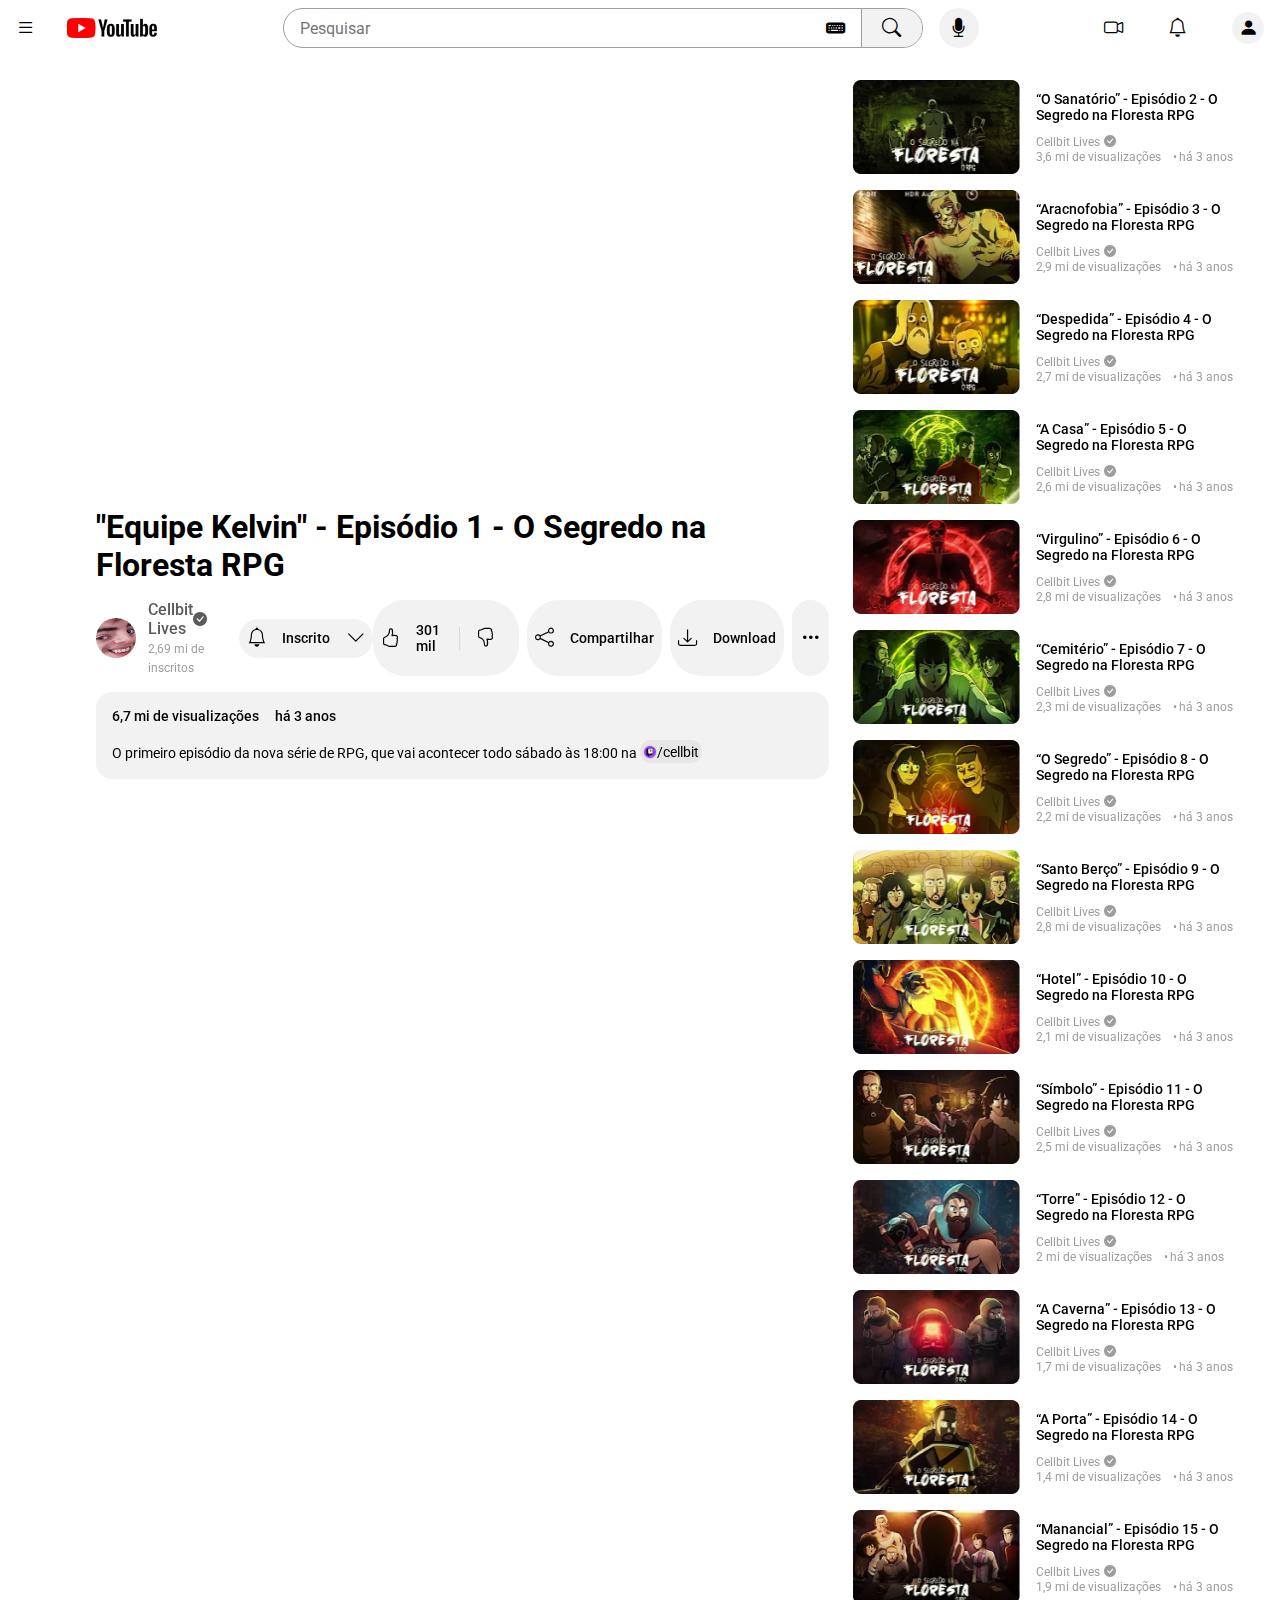
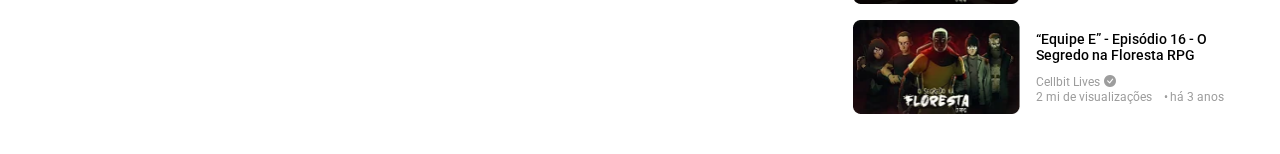
==== index.html @ c35dbeb4 "desafio proposto completo" ====
<!DOCTYPE html>
<html lang="pt-br">
<head>
    <meta charset="UTF-8">
    <meta name="viewport" content="width=device-width, initial-scale=1.0">
    <title>Youtube</title>


    <!-- Fonts -->
    <link rel="preconnect" href="https://fonts.googleapis.com">
    <link rel="preconnect" href="https://fonts.gstatic.com" crossorigin>
    <link href="https://fonts.googleapis.com/css2?family=Roboto:ital,wght@0,100;0,300;0,400;0,500;0,700;0,900;1,100;1,300;1,400;1,500;1,700;1,900&display=swap" rel="stylesheet">

    <!-- Styles -->
    <link rel="stylesheet" href="https://cdn.jsdelivr.net/npm/bootstrap-icons@1.11.3/font/bootstrap-icons.min.css">
    <link rel="stylesheet" href="./assets/css/styles.css">
</head>
<body>
    
    <header>
        <div class="nav__and__icon">
            <nav>
            </nav>
            <i class="bi bi-list"></i>
            <img src="./assets/img/youtube_logo.png" alt="">
        </div>
        <div class="search__container">
            <div class="search__label__container">
                <div class="search__label">
                    <input type="search" id="search" placeholder="Pesquisar">
                    <i class="bi bi-keyboard-fill"></i>
                </div>
                <div class="search__icon">
                    <i class="bi bi-search"></i>
                </div>
            </div>
            <div class="search__mic">
                <i class="bi bi-mic-fill"></i>
            </div>
        </div>
        <div class="profile">
            <i class="bi bi-camera-video"></i>
            <i class="bi bi-bell"></i>
            <div class="profile__user">
                <i class="bi bi-person-fill"></i>
            </div>
        </div>
    </header>

    <main>
        <section class="video__and__details">
            <iframe src="https://www.youtube.com/embed/23z-tCHgMGI?si=Hq7Fi8iVnN4Num42" title="YouTube video player" frameborder="0" allow="accelerometer; autoplay; clipboard-write; encrypted-media; gyroscope; picture-in-picture; web-share" allowfullscreen></iframe>
            <h1>"Equipe Kelvin" - Episódio 1 - O Segredo na Floresta RPG</h1>
            <div class="channel__and__options__container">
                <div class="channel__info__and__sub">
                    <div class="channel__info__container">
                        <img src="./assets/img/cellbit-profile.jpg" alt="Logo do Canal do Cellbit Lives">
                        <div class="channel__info">
                            <div class="channel__name">
                                <h3>Cellbit Lives</h3>
                                <i class="bi bi-check-circle-fill"></i>
                            </div>
                            <span>2,69 mi de inscritos</span>
                        </div>
                    </div>
                    <div class="option__container" id="subOption">
                        <i class="bi bi-bell"></i>
                        <p>Inscrito</p>
                        <i class="bi bi-chevron-down"></i>
                    </div>
                </div>
                <div class="options__video">
                    <div id="likeContainer" class="option__container">
                        <i class="bi bi-hand-thumbs-up"></i>
                        <p>301 mil</p>
                        <div id="dislikeOption">
                            <i class="bi bi-hand-thumbs-down"></i>
                        </div>
                    </div>
                    <div id="sharedOption" class="option__container">
                        <i class="bi bi-share"></i>
                        <p>Compartilhar</p>
                    </div>
                    <div id="downloadOption" class="option__container">
                        <i class="bi bi-download"></i>
                        <p>Download</p>
                    </div>
                    <div id="moreOption" class="option__container">
                        <i class="bi bi-three-dots"></i>
                    </div>
                </div>
            </div>
            <div class="video__desc">
                <div class="info__video">
                    <p>6,7 mi de visualizações</p>
                    <p>há 3 anos</p>
                </div>
                <span>O primeiro episódio da nova série de RPG, que vai acontecer todo sábado às 18:00 na <a href="http://twitch.tv/cellbit"><img src="./assets/img/twitch_logo_14x14.png" alt="Twitch Logo">/cellbit</a></span>
            </div>
        </section>
        <aside class="others__videos">
            <div id="episode2" class="video__item">
                <img src="./assets/img/other__videos_img/image 2.png" alt="Thumb do Video">
                <div class="title__and__item__info">
                    <p>“O Sanatório” - Episódio 2 - O Segredo na Floresta RPG</p>
                    <div class="item__info">
                        <div class="channel__name__item__info">
                            <span>Cellbit Lives</span>
                            <i class="bi bi-check-circle-fill"></i>
                        </div>
                        <div class="info__video__item__info">
                            <span>3,6 mi de visualizações</span>
                            <div class="info__time__video">
                                <span>•</span>
                                <span>há 3 anos</span>
                            </div>
                        </div>
                    </div>
                </div>
            </div>
            <div id="episode3" class="video__item">
                <img src="./assets/img/other__videos_img/image 3.png" alt="Thumb do Video">
                <div class="title__and__item__info">
                    <p>“Aracnofobia” - Episódio 3 - O Segredo na Floresta RPG</p>
                    <div class="item__info">
                        <div class="channel__name__item__info">
                            <span>Cellbit Lives</span>
                            <i class="bi bi-check-circle-fill"></i>
                        </div>
                        <div class="info__video__item__info">
                            <span>2,9 mi de visualizações</span>
                            <div class="info__time__video">
                                <span>•</span>
                                <span>há 3 anos</span>
                            </div>
                        </div>
                    </div>
                </div>
            </div>
            <div id="episode4" class="video__item">
                <img src="./assets/img/other__videos_img/image 4.png" alt="Thumb do Video">
                <div class="title__and__item__info">
                    <p>“Despedida” - Episódio 4 - O Segredo na Floresta RPG</p>
                    <div class="item__info">
                        <div class="channel__name__item__info">
                            <span>Cellbit Lives</span>
                            <i class="bi bi-check-circle-fill"></i>
                        </div>
                        <div class="info__video__item__info">
                            <span>2,7 mi de visualizações</span>
                            <div class="info__time__video">
                                <span>•</span>
                                <span>há 3 anos</span>
                            </div>
                        </div>
                    </div>
                </div>
            </div>
            <div id="episode5" class="video__item">
                <img src="./assets/img/other__videos_img/image 5.png" alt="Thumb do Video">
                <div class="title__and__item__info">
                    <p>“A Casa” - Episódio 5 - O Segredo na Floresta RPG</p>
                    <div class="item__info">
                        <div class="channel__name__item__info">
                            <span>Cellbit Lives</span>
                            <i class="bi bi-check-circle-fill"></i>
                        </div>
                        <div class="info__video__item__info">
                            <span>2,6 mi de visualizações</span>
                            <div class="info__time__video">
                                <span>•</span>
                                <span>há 3 anos</span>
                            </div>
                        </div>
                    </div>
                </div>
            </div>
            <div id="episode6" class="video__item">
                <img src="./assets/img/other__videos_img/image 6.png" alt="Thumb do Video">
                <div class="title__and__item__info">
                    <p>“Virgulino” - Episódio 6 - O Segredo na Floresta RPG</p>
                    <div class="item__info">
                        <div class="channel__name__item__info">
                            <span>Cellbit Lives</span>
                            <i class="bi bi-check-circle-fill"></i>
                        </div>
                        <div class="info__video__item__info">
                            <span>2,8 mi de visualizações</span>
                            <div class="info__time__video">
                                <span>•</span>
                                <span>há 3 anos</span>
                            </div>
                        </div>
                    </div>
                </div>
            </div>
            <div id="episode7" class="video__item">
                <img src="./assets/img/other__videos_img/image 7.png" alt="Thumb do Video">
                <div class="title__and__item__info">
                    <p>“Cemitério” - Episódio 7 - O Segredo na Floresta RPG</p>
                    <div class="item__info">
                        <div class="channel__name__item__info">
                            <span>Cellbit Lives</span>
                            <i class="bi bi-check-circle-fill"></i>
                        </div>
                        <div class="info__video__item__info">
                            <span>2,3 mi de visualizações</span>
                            <div class="info__time__video">
                                <span>•</span>
                                <span>há 3 anos</span>
                            </div>
                        </div>
                    </div>
                </div>
            </div>
            <div id="episode8" class="video__item">
                <img src="./assets/img/other__videos_img/image 8.png" alt="Thumb do Video">
                <div class="title__and__item__info">
                    <p>“O Segredo” - Episódio 8 - O Segredo na Floresta RPG</p>
                    <div class="item__info">
                        <div class="channel__name__item__info">
                            <span>Cellbit Lives</span>
                            <i class="bi bi-check-circle-fill"></i>
                        </div>
                        <div class="info__video__item__info">
                            <span>2,2 mi de visualizações</span>
                            <div class="info__time__video">
                                <span>•</span>
                                <span>há 3 anos</span>
                            </div>
                        </div>
                    </div>
                </div>
            </div>
            <div id="episode9" class="video__item">
                <img src="./assets/img/other__videos_img/image 9.png" alt="Thumb do Video">
                <div class="title__and__item__info">
                    <p>“Santo Berço” - Episódio 9 - O Segredo na Floresta RPG</p>
                    <div class="item__info">
                        <div class="channel__name__item__info">
                            <span>Cellbit Lives</span>
                            <i class="bi bi-check-circle-fill"></i>
                        </div>
                        <div class="info__video__item__info">
                            <span>2,8 mi de visualizações</span>
                            <div class="info__time__video">
                                <span>•</span>
                                <span>há 3 anos</span>
                            </div>
                        </div>
                    </div>
                </div>
            </div>
            <div id="episode10" class="video__item">
                <img src="./assets/img/other__videos_img/image 10.png" alt="Thumb do Video">
                <div class="title__and__item__info">
                    <p>“Hotel” - Episódio 10 - O Segredo na Floresta RPG</p>
                    <div class="item__info">
                        <div class="channel__name__item__info">
                            <span>Cellbit Lives</span>
                            <i class="bi bi-check-circle-fill"></i>
                        </div>
                        <div class="info__video__item__info">
                            <span>2,1 mi de visualizações</span>
                            <div class="info__time__video">
                                <span>•</span>
                                <span>há 3 anos</span>
                            </div>
                        </div>
                    </div>
                </div>
            </div>
            <div id="episode11" class="video__item">
                <img src="./assets/img/other__videos_img/image 11.png" alt="Thumb do Video">
                <div class="title__and__item__info">
                    <p>“Símbolo” - Episódio 11 - O Segredo na Floresta RPG</p>
                    <div class="item__info">
                        <div class="channel__name__item__info">
                            <span>Cellbit Lives</span>
                            <i class="bi bi-check-circle-fill"></i>
                        </div>
                        <div class="info__video__item__info">
                            <span>2,5 mi de visualizações</span>
                            <div class="info__time__video">
                                <span>•</span>
                                <span>há 3 anos</span>
                            </div>
                        </div>
                    </div>
                </div>
            </div>
            <div id="episode12" class="video__item">
                <img src="./assets/img/other__videos_img/image 12.png" alt="Thumb do Video">
                <div class="title__and__item__info">
                    <p>“Torre” - Episódio 12 - O Segredo na Floresta RPG</p>
                    <div class="item__info">
                        <div class="channel__name__item__info">
                            <span>Cellbit Lives</span>
                            <i class="bi bi-check-circle-fill"></i>
                        </div>
                        <div class="info__video__item__info">
                            <span>2 mi de visualizações</span>
                            <div class="info__time__video">
                                <span>•</span>
                                <span>há 3 anos</span>
                            </div>
                        </div>
                    </div>
                </div>
            </div>
            <div id="episode13" class="video__item">
                <img src="./assets/img/other__videos_img/image 13.png" alt="Thumb do Video">
                <div class="title__and__item__info">
                    <p>“A Caverna” - Episódio 13 - O Segredo na Floresta RPG</p>
                    <div class="item__info">
                        <div class="channel__name__item__info">
                            <span>Cellbit Lives</span>
                            <i class="bi bi-check-circle-fill"></i>
                        </div>
                        <div class="info__video__item__info">
                            <span>1,7 mi de visualizações</span>
                            <div class="info__time__video">
                                <span>•</span>
                                <span>há 3 anos</span>
                            </div>
                        </div>
                    </div>
                </div>
            </div>
            <div id="episode14" class="video__item">
                <img src="./assets/img/other__videos_img/image 14.png" alt="Thumb do Video">
                <div class="title__and__item__info">
                    <p>“A Porta” - Episódio 14 - O Segredo na Floresta RPG</p>
                    <div class="item__info">
                        <div class="channel__name__item__info">
                            <span>Cellbit Lives</span>
                            <i class="bi bi-check-circle-fill"></i>
                        </div>
                        <div class="info__video__item__info">
                            <span>1,4 mi de visualizações</span>
                            <div class="info__time__video">
                                <span>•</span>
                                <span>há 3 anos</span>
                            </div>
                        </div>
                    </div>
                </div>
            </div>
            <div id="episode15" class="video__item">
                <img src="./assets/img/other__videos_img/image 15.png" alt="Thumb do Video">
                <div class="title__and__item__info">
                    <p>“Manancial” - Episódio 15 - O Segredo na Floresta RPG</p>
                    <div class="item__info">
                        <div class="channel__name__item__info">
                            <span>Cellbit Lives</span>
                            <i class="bi bi-check-circle-fill"></i>
                        </div>
                        <div class="info__video__item__info">
                            <span>1,9 mi de visualizações</span>
                            <div class="info__time__video">
                                <span>•</span>
                                <span>há 3 anos</span>
                            </div>
                        </div>
                    </div>
                </div>
            </div>
            <div id="episode16" class="video__item">
                <img src="./assets/img/other__videos_img/image 16.png" alt="Thumb do Video">
                <div class="title__and__item__info">
                    <p>“Equipe E” - Episódio 16 - O Segredo na Floresta RPG</p>
                    <div class="item__info">
                        <div class="channel__name__item__info">
                            <span>Cellbit Lives</span>
                            <i class="bi bi-check-circle-fill"></i>
                        </div>
                        <div class="info__video__item__info">
                            <span>2 mi de visualizações</span>
                            <div class="info__time__video">
                                <span>•</span>
                                <span>há 3 anos</span>
                            </div>
                        </div>
                    </div>
                </div>
            </div>
        </aside>
    </main>

</body>
</html>
---- assets/css/styles.css ----
* {
    margin: 0;
    padding: 0;
    box-sizing: border-box;
    vertical-align: baseline;
    list-style: none;
    font-family: 'Roboto', sans-serif;
}

body {
    padding: .5rem 1rem;
    user-select: none;
}

h3 {
    font-size: 1rem;
    font-weight: 500;
}

p {
    font-size: .875rem;
    font-weight: 500;
}

i {
    font-size: 1.2rem;
}

span {
    font-size: .75rem;
}

header {
    display: flex;
    justify-content: space-between;
}

.nav__and__icon {
    display: flex;
    align-items: center;
    gap: 2rem;
    width: auto;
}

.nav__and__icon i {
    font-size: 2re;
}

.nav__and__icon nav {
    display: none;
}

.search__container{
    display: flex;
    justify-content: space-evenly;
    align-items: center;
    gap: 1rem;
}

.search__label__container {
    display: flex;
    justify-content: space-between;
    align-items: center;
    border: 1px solid #9D9D9D;
    border-radius: 4rem;
    height: 2.5rem;
    width: 40rem;
    overflow: hidden;
}

.search__label {
    display: flex;
    justify-content: space-between;
    padding: 0 1rem;
    width: 100%;
}

#search {
    border: none;
    outline: none;
    font-size: 1rem;
}

.search__icon {
    padding: 0 1rem;
    height: 100%;
    background: #F2F2F2;
    border-left: 1px solid #9D9D9D;
    display: flex;
    align-items: center;
    justify-content: center;
    width: 4rem;
}

.search__mic {
    display: flex;
    justify-content: center;
    align-items: center;
    background: #F2F2F2;
    border-radius: 50%;
    width: 2.5rem;
    height: 100%;
}

.profile {
    display: flex;
    width: 10rem;
    justify-content: space-between;
    align-items: center;
}

.profile__user {
    width: 2rem;
    height: 2rem;
    background: #F2F2F2;
    border-radius: 50%;
    display: flex;
    justify-content: center;
    align-items: center;
    color: #000;
}

main {
    padding: 2rem 5rem;
    display: flex;
    gap: 1.5rem;
}

.video__and__details {
    width: 75%;
    display: flex;
    flex-direction: column;
    gap: 1rem;
}

.video__and__details iframe{
    width: 100%;
    aspect-ratio: 16/9;
    border-radius: .6rem;
}

.channel__and__options__container {
    width: 100%;
    display: flex;
    justify-content: space-between;
}

.channel__info__and__sub {
    display: flex;
    align-items: center;
    gap: 2rem;
}

.channel__info__container {
    display: flex;
    gap: .75rem;
    align-items: center;
}

.channel__info__container img {
    width: 2.5rem;
    height: 2.5rem;
    border-radius: 50%;
}


.channel__name {
    display: flex;
    align-items: center;
    color: #5C5B5B;
    justify-content: space-between;
}

.channel__name i {
    font-size: .875rem;
}

.channel__info span {
    font-size: .75rem;
    color: #9D9D9D;
}

.option__container {
    display: flex;
    align-items: center;
    justify-content: center;
    gap: 1rem;
    padding: .5rem;
    background: #F2F2F2;
    border-radius: 2rem;
}

.options__video{
    display: flex;
    gap: .5rem;
}

#dislikeOption {
    border-left: 1px solid #D9D9D9;
    padding: 0 1rem;
}

#moreOption {
    width: 2.5rem;
}

.video__desc {
    display: flex;
    flex-direction: column;
    padding: 1rem;
    gap: 1rem;
    background: #F2F2F2;
    border-radius: 1rem;
}

.video__desc span {
    font-size: .875rem;
}

.video__desc span a {
    display: inline-flex;
    align-items: center;
    text-decoration: none;
    color: inherit;
    background: #e6e6e6;
    border-radius: 2rem;
    padding: .2rem;
}

.video__desc span a img {
    width: .875rem;
    height: .875rem;
}

.others__videos {
    display: flex;
    flex-direction: column;
    gap: 1rem;
}

.info__video {
    display: flex;
    gap: 1rem;
}

.video__item {
    display: flex;
    gap: 1rem;
}

.video__item img {
    height: 5.875rem;
    aspect-ratio: 16/9;
}

.title__and__item__info {
    display: flex;
    flex-direction: column;
    gap: .5rem;
    justify-content: center;
    width: 12.5rem;
}

.channel__name__item__info {
    color: #9D9D9D;
}

.channel__name__item__info i{
    font-size: .75rem;
}

.info__video__item__info {
    display: flex;
    gap: .75rem;
    color: #9D9D9D;
}

.info__time__video {
    display: flex;
    gap: .125rem;
}
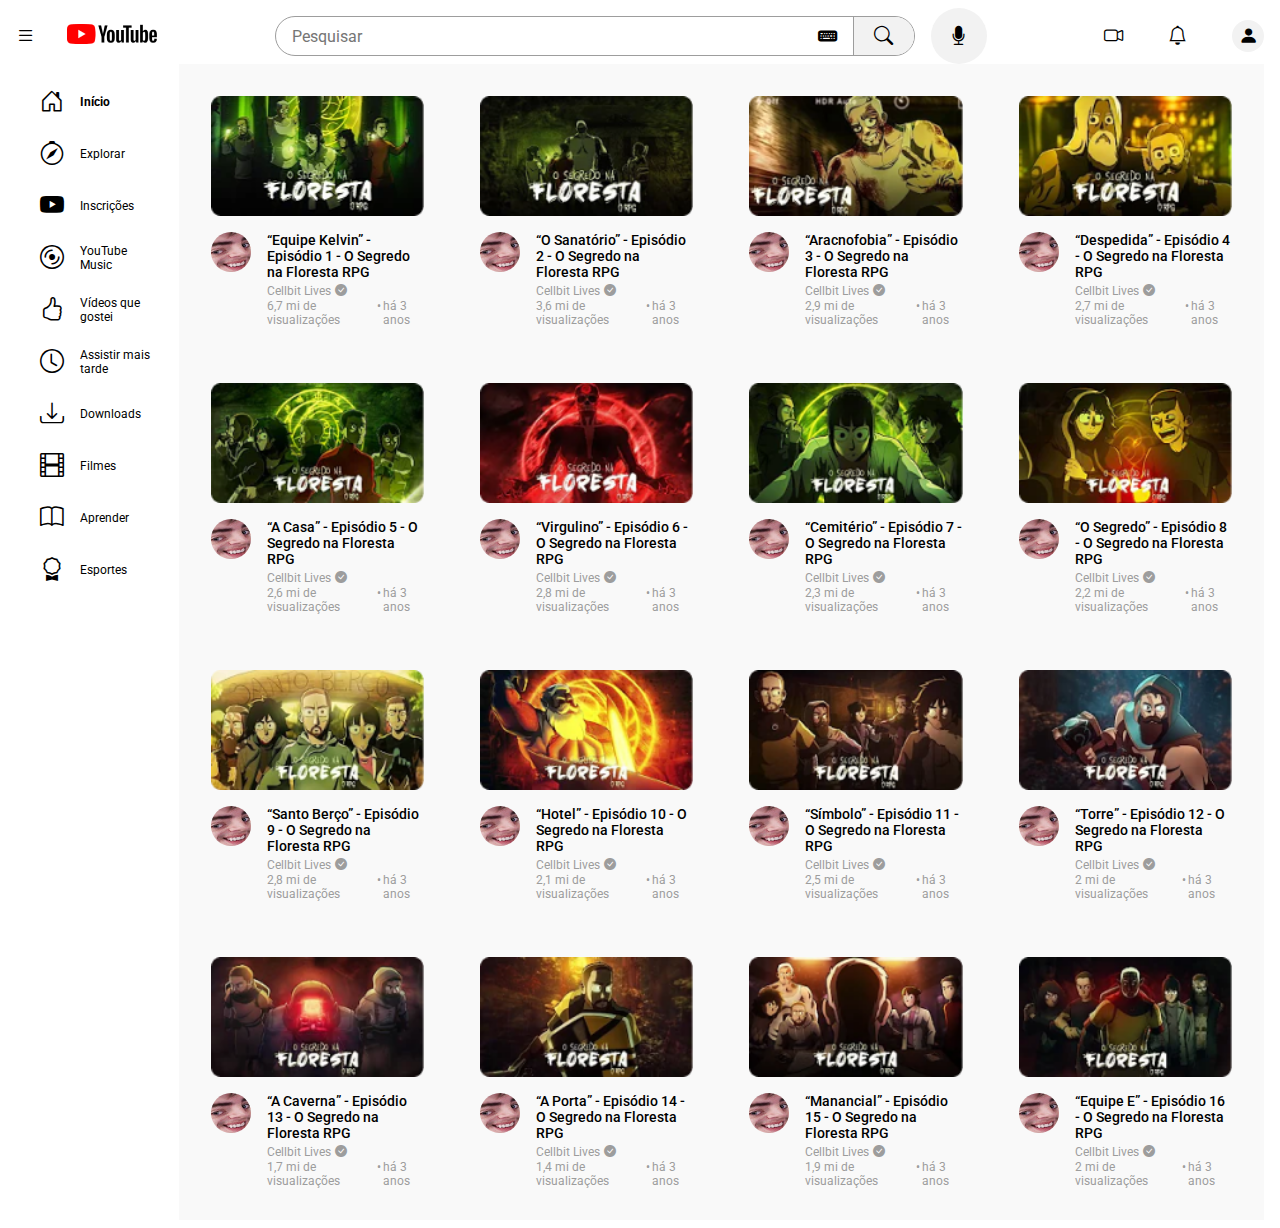
==== commit 96d8fb12: "rename" ====
--- a/index.html
+++ b/index.html
@@ -15,14 +15,13 @@
     <link rel="stylesheet" href="https://cdn.jsdelivr.net/npm/bootstrap-icons@1.11.3/font/bootstrap-icons.min.css">
     <link rel="stylesheet" href="./assets/css/styles.css">
 </head>
-<body>
+<body class="body__home">
     
-    <header>
+    <header class="header__home">
         <div class="nav__and__icon">
-            <nav>
-            </nav>
+            
             <i class="bi bi-list"></i>
-            <img src="./assets/img/youtube_logo.png" alt="">
+            <a href="./home.html"><img src="./assets/img/youtube_logo.png" alt="Youtube Logo"></a>
         </div>
         <div class="search__container">
             <div class="search__label__container">
@@ -47,61 +46,76 @@
         </div>
     </header>
 
-    <main>
-        <section class="video__and__details">
-            <iframe src="https://www.youtube.com/embed/23z-tCHgMGI?si=Hq7Fi8iVnN4Num42" title="YouTube video player" frameborder="0" allow="accelerometer; autoplay; clipboard-write; encrypted-media; gyroscope; picture-in-picture; web-share" allowfullscreen></iframe>
-            <h1>"Equipe Kelvin" - Episódio 1 - O Segredo na Floresta RPG</h1>
-            <div class="channel__and__options__container">
-                <div class="channel__info__and__sub">
-                    <div class="channel__info__container">
-                        <img src="./assets/img/cellbit-profile.jpg" alt="Logo do Canal do Cellbit Lives">
-                        <div class="channel__info">
-                            <div class="channel__name">
-                                <h3>Cellbit Lives</h3>
-                                <i class="bi bi-check-circle-fill"></i>
-                            </div>
-                            <span>2,69 mi de inscritos</span>
-                        </div>
-                    </div>
-                    <div class="option__container" id="subOption">
-                        <i class="bi bi-bell"></i>
-                        <p>Inscrito</p>
-                        <i class="bi bi-chevron-down"></i>
-                    </div>
-                </div>
-                <div class="options__video">
-                    <div id="likeContainer" class="option__container">
-                        <i class="bi bi-hand-thumbs-up"></i>
-                        <p>301 mil</p>
-                        <div id="dislikeOption">
-                            <i class="bi bi-hand-thumbs-down"></i>
-                        </div>
-                    </div>
-                    <div id="sharedOption" class="option__container">
-                        <i class="bi bi-share"></i>
-                        <p>Compartilhar</p>
-                    </div>
-                    <div id="downloadOption" class="option__container">
-                        <i class="bi bi-download"></i>
-                        <p>Download</p>
-                    </div>
-                    <div id="moreOption" class="option__container">
-                        <i class="bi bi-three-dots"></i>
-                    </div>
-                </div>
-            </div>
-            <div class="video__desc">
-                <div class="info__video">
-                    <p>6,7 mi de visualizações</p>
-                    <p>há 3 anos</p>
-                </div>
-                <span>O primeiro episódio da nova série de RPG, que vai acontecer todo sábado às 18:00 na <a href="http://twitch.tv/cellbit"><img src="./assets/img/twitch_logo_14x14.png" alt="Twitch Logo">/cellbit</a></span>
-            </div>
-        </section>
-        <aside class="others__videos">
-            <div id="episode2" class="video__item">
-                <img src="./assets/img/other__videos_img/image 2.png" alt="Thumb do Video">
-                <div class="title__and__item__info">
+    <nav>
+        <div class="menu__item menu__item__active">
+            <i class="bi bi-house-door"></i>
+            <span>Início</span>
+        </div>
+        <div class="menu__item">
+            <i class="bi bi-compass"></i>
+            <span>Explorar</span>
+        </div>
+        <div class="menu__item">
+            <i class="bi bi-youtube"></i>
+            <span>Inscrições</span>
+        </div>
+        <div class="menu__item">
+            <i class="bi bi-disc"></i>
+            <span>YouTube Music</span>
+        </div>
+        <div class="menu__item">
+            <i class="bi bi-hand-thumbs-up"></i>
+            <span>Vídeos que gostei</span>
+        </div>
+        <div class="menu__item">
+            <i class="bi bi-clock"></i>
+            <span>Assistir mais tarde</span>
+        </div>
+        <div class="menu__item">
+            <i class="bi bi-download"></i>
+            <span>Downloads</span>
+        </div>
+        <div class="menu__item">
+            <i class="bi bi-film"></i>
+            <span>Filmes</span>
+        </div>
+        <div class="menu__item">
+            <i class="bi bi-book"></i>
+            <span>Aprender</span>
+        </div>
+        <div class="menu__item">
+            <i class="bi bi-award"></i>
+            <span>Esportes</span>
+        </div>
+    </nav>
+    <main class="main__home">
+        <a href="./ep1.html"><div class="video__card">
+            <img src="./assets/img/other__videos_img/image 1.png" alt="Thumb Episódio 1">
+            <div class="video__details">
+                <img src="./assets/img/cellbit-profile.jpg" alt="Logo Cellbit Lives">
+                <div class="video__details__info">
+                    <p>“Equipe Kelvin” - Episódio 1 - O Segredo na Floresta RPG</p>
+                    <div class="item__info">
+                        <div class="channel__name__item__info">
+                            <span>Cellbit Lives</span>
+                            <i class="bi bi-check-circle-fill"></i>
+                        </div>
+                        <div class="info__video__item__info">
+                            <span>6,7 mi de visualizações</span>
+                            <div class="info__time__video">
+                                <span>•</span>
+                                <span>há 3 anos</span>
+                            </div>
+                        </div>
+                    </div>              
+                </div>
+            </div>
+        </div></a>
+        <div class="video__card">
+            <img src="./assets/img/other__videos_img/image 2.png" alt="Thumb Episódio 2">
+            <div class="video__details">
+                <img src="./assets/img/cellbit-profile.jpg" alt="Logo Cellbit Lives">
+                <div class="video__details__info">
                     <p>“O Sanatório” - Episódio 2 - O Segredo na Floresta RPG</p>
                     <div class="item__info">
                         <div class="channel__name__item__info">
@@ -115,12 +129,15 @@
                                 <span>há 3 anos</span>
                             </div>
                         </div>
-                    </div>
-                </div>
-            </div>
-            <div id="episode3" class="video__item">
-                <img src="./assets/img/other__videos_img/image 3.png" alt="Thumb do Video">
-                <div class="title__and__item__info">
+                    </div>               
+                </div>
+            </div>
+        </div>
+        <div class="video__card">
+            <img src="./assets/img/other__videos_img/image 3.png" alt="Thumb Episódio 3">
+            <div class="video__details">
+                <img src="./assets/img/cellbit-profile.jpg" alt="Logo Cellbit Lives">
+                <div class="video__details__info">
                     <p>“Aracnofobia” - Episódio 3 - O Segredo na Floresta RPG</p>
                     <div class="item__info">
                         <div class="channel__name__item__info">
@@ -134,12 +151,15 @@
                                 <span>há 3 anos</span>
                             </div>
                         </div>
-                    </div>
-                </div>
-            </div>
-            <div id="episode4" class="video__item">
-                <img src="./assets/img/other__videos_img/image 4.png" alt="Thumb do Video">
-                <div class="title__and__item__info">
+                    </div>               
+                </div>
+            </div>
+        </div>
+        <div class="video__card">
+            <img src="./assets/img/other__videos_img/image 4.png" alt="Thumb Episódio 4">
+            <div class="video__details">
+                <img src="./assets/img/cellbit-profile.jpg" alt="Logo Cellbit Lives">
+                <div class="video__details__info">
                     <p>“Despedida” - Episódio 4 - O Segredo na Floresta RPG</p>
                     <div class="item__info">
                         <div class="channel__name__item__info">
@@ -153,12 +173,15 @@
                                 <span>há 3 anos</span>
                             </div>
                         </div>
-                    </div>
-                </div>
-            </div>
-            <div id="episode5" class="video__item">
-                <img src="./assets/img/other__videos_img/image 5.png" alt="Thumb do Video">
-                <div class="title__and__item__info">
+                    </div>               
+                </div>
+            </div>
+        </div>
+        <div class="video__card">
+            <img src="./assets/img/other__videos_img/image 5.png" alt="Thumb Episódio 5">
+            <div class="video__details">
+                <img src="./assets/img/cellbit-profile.jpg" alt="Logo Cellbit Lives">
+                <div class="video__details__info">
                     <p>“A Casa” - Episódio 5 - O Segredo na Floresta RPG</p>
                     <div class="item__info">
                         <div class="channel__name__item__info">
@@ -172,12 +195,15 @@
                                 <span>há 3 anos</span>
                             </div>
                         </div>
-                    </div>
-                </div>
-            </div>
-            <div id="episode6" class="video__item">
-                <img src="./assets/img/other__videos_img/image 6.png" alt="Thumb do Video">
-                <div class="title__and__item__info">
+                    </div>               
+                </div>
+            </div>
+        </div>
+        <div class="video__card">
+            <img src="./assets/img/other__videos_img/image 6.png" alt="Thumb Episódio 6">
+            <div class="video__details">
+                <img src="./assets/img/cellbit-profile.jpg" alt="Logo Cellbit Lives">
+                <div class="video__details__info">
                     <p>“Virgulino” - Episódio 6 - O Segredo na Floresta RPG</p>
                     <div class="item__info">
                         <div class="channel__name__item__info">
@@ -191,12 +217,15 @@
                                 <span>há 3 anos</span>
                             </div>
                         </div>
-                    </div>
-                </div>
-            </div>
-            <div id="episode7" class="video__item">
-                <img src="./assets/img/other__videos_img/image 7.png" alt="Thumb do Video">
-                <div class="title__and__item__info">
+                    </div>               
+                </div>
+            </div>
+        </div>
+        <div class="video__card">
+            <img src="./assets/img/other__videos_img/image 7.png" alt="Thumb Episódio 7">
+            <div class="video__details">
+                <img src="./assets/img/cellbit-profile.jpg" alt="Logo Cellbit Lives">
+                <div class="video__details__info">
                     <p>“Cemitério” - Episódio 7 - O Segredo na Floresta RPG</p>
                     <div class="item__info">
                         <div class="channel__name__item__info">
@@ -210,12 +239,15 @@
                                 <span>há 3 anos</span>
                             </div>
                         </div>
-                    </div>
-                </div>
-            </div>
-            <div id="episode8" class="video__item">
-                <img src="./assets/img/other__videos_img/image 8.png" alt="Thumb do Video">
-                <div class="title__and__item__info">
+                    </div>              
+                </div>
+            </div>
+        </div>
+        <div class="video__card">
+            <img src="./assets/img/other__videos_img/image 8.png" alt="Thumb Episódio 8">
+            <div class="video__details">
+                <img src="./assets/img/cellbit-profile.jpg" alt="Logo Cellbit Lives">
+                <div class="video__details__info">
                     <p>“O Segredo” - Episódio 8 - O Segredo na Floresta RPG</p>
                     <div class="item__info">
                         <div class="channel__name__item__info">
@@ -229,12 +261,15 @@
                                 <span>há 3 anos</span>
                             </div>
                         </div>
-                    </div>
-                </div>
-            </div>
-            <div id="episode9" class="video__item">
-                <img src="./assets/img/other__videos_img/image 9.png" alt="Thumb do Video">
-                <div class="title__and__item__info">
+                    </div>               
+                </div>
+            </div>
+        </div>
+        <div class="video__card">
+            <img src="./assets/img/other__videos_img/image 9.png" alt="Thumb Episódio 9">
+            <div class="video__details">
+                <img src="./assets/img/cellbit-profile.jpg" alt="Logo Cellbit Lives">
+                <div class="video__details__info">
                     <p>“Santo Berço” - Episódio 9 - O Segredo na Floresta RPG</p>
                     <div class="item__info">
                         <div class="channel__name__item__info">
@@ -248,12 +283,15 @@
                                 <span>há 3 anos</span>
                             </div>
                         </div>
-                    </div>
-                </div>
-            </div>
-            <div id="episode10" class="video__item">
-                <img src="./assets/img/other__videos_img/image 10.png" alt="Thumb do Video">
-                <div class="title__and__item__info">
+                    </div>               
+                </div>
+            </div>
+        </div>
+        <div class="video__card">
+            <img src="./assets/img/other__videos_img/image 10.png" alt="Thumb Episódio 10">
+            <div class="video__details">
+                <img src="./assets/img/cellbit-profile.jpg" alt="Logo Cellbit Lives">
+                <div class="video__details__info">
                     <p>“Hotel” - Episódio 10 - O Segredo na Floresta RPG</p>
                     <div class="item__info">
                         <div class="channel__name__item__info">
@@ -267,12 +305,15 @@
                                 <span>há 3 anos</span>
                             </div>
                         </div>
-                    </div>
-                </div>
-            </div>
-            <div id="episode11" class="video__item">
-                <img src="./assets/img/other__videos_img/image 11.png" alt="Thumb do Video">
-                <div class="title__and__item__info">
+                    </div>               
+                </div>
+            </div>
+        </div>
+        <div class="video__card">
+            <img src="./assets/img/other__videos_img/image 11.png" alt="Thumb Episódio 11">
+            <div class="video__details">
+                <img src="./assets/img/cellbit-profile.jpg" alt="Logo Cellbit Lives">
+                <div class="video__details__info">
                     <p>“Símbolo” - Episódio 11 - O Segredo na Floresta RPG</p>
                     <div class="item__info">
                         <div class="channel__name__item__info">
@@ -286,12 +327,15 @@
                                 <span>há 3 anos</span>
                             </div>
                         </div>
-                    </div>
-                </div>
-            </div>
-            <div id="episode12" class="video__item">
-                <img src="./assets/img/other__videos_img/image 12.png" alt="Thumb do Video">
-                <div class="title__and__item__info">
+                    </div>               
+                </div>
+            </div>
+        </div>
+        <div class="video__card">
+            <img src="./assets/img/other__videos_img/image 12.png" alt="Thumb Episódio 12">
+            <div class="video__details">
+                <img src="./assets/img/cellbit-profile.jpg" alt="Logo Cellbit Lives">
+                <div class="video__details__info">
                     <p>“Torre” - Episódio 12 - O Segredo na Floresta RPG</p>
                     <div class="item__info">
                         <div class="channel__name__item__info">
@@ -305,12 +349,15 @@
                                 <span>há 3 anos</span>
                             </div>
                         </div>
-                    </div>
-                </div>
-            </div>
-            <div id="episode13" class="video__item">
-                <img src="./assets/img/other__videos_img/image 13.png" alt="Thumb do Video">
-                <div class="title__and__item__info">
+                    </div>              
+                </div>
+            </div>
+        </div>
+        <div class="video__card">
+            <img src="./assets/img/other__videos_img/image 13.png" alt="Thumb Episódio 13">
+            <div class="video__details">
+                <img src="./assets/img/cellbit-profile.jpg" alt="Logo Cellbit Lives">
+                <div class="video__details__info">
                     <p>“A Caverna” - Episódio 13 - O Segredo na Floresta RPG</p>
                     <div class="item__info">
                         <div class="channel__name__item__info">
@@ -324,12 +371,15 @@
                                 <span>há 3 anos</span>
                             </div>
                         </div>
-                    </div>
-                </div>
-            </div>
-            <div id="episode14" class="video__item">
-                <img src="./assets/img/other__videos_img/image 14.png" alt="Thumb do Video">
-                <div class="title__and__item__info">
+                    </div>               
+                </div>
+            </div>
+        </div>
+        <div class="video__card">
+            <img src="./assets/img/other__videos_img/image 14.png" alt="Thumb Episódio 14">
+            <div class="video__details">
+                <img src="./assets/img/cellbit-profile.jpg" alt="Logo Cellbit Lives">
+                <div class="video__details__info">
                     <p>“A Porta” - Episódio 14 - O Segredo na Floresta RPG</p>
                     <div class="item__info">
                         <div class="channel__name__item__info">
@@ -343,12 +393,15 @@
                                 <span>há 3 anos</span>
                             </div>
                         </div>
-                    </div>
-                </div>
-            </div>
-            <div id="episode15" class="video__item">
-                <img src="./assets/img/other__videos_img/image 15.png" alt="Thumb do Video">
-                <div class="title__and__item__info">
+                    </div>               
+                </div>
+            </div>
+        </div>
+        <div class="video__card">
+            <img src="./assets/img/other__videos_img/image 15.png" alt="Thumb Episódio 15">
+            <div class="video__details">
+                <img src="./assets/img/cellbit-profile.jpg" alt="Logo Cellbit Lives">
+                <div class="video__details__info">
                     <p>“Manancial” - Episódio 15 - O Segredo na Floresta RPG</p>
                     <div class="item__info">
                         <div class="channel__name__item__info">
@@ -362,12 +415,15 @@
                                 <span>há 3 anos</span>
                             </div>
                         </div>
-                    </div>
-                </div>
-            </div>
-            <div id="episode16" class="video__item">
-                <img src="./assets/img/other__videos_img/image 16.png" alt="Thumb do Video">
-                <div class="title__and__item__info">
+                    </div>               
+                </div>
+            </div>
+        </div>
+        <div class="video__card">
+            <img src="./assets/img/other__videos_img/image 16.png" alt="Thumb Episódio 16">
+            <div class="video__details">
+                <img src="./assets/img/cellbit-profile.jpg" alt="Logo Cellbit Lives">
+                <div class="video__details__info">
                     <p>“Equipe E” - Episódio 16 - O Segredo na Floresta RPG</p>
                     <div class="item__info">
                         <div class="channel__name__item__info">
@@ -381,11 +437,10 @@
                                 <span>há 3 anos</span>
                             </div>
                         </div>
-                    </div>
-                </div>
-            </div>
-        </aside>
+                    </div>               
+                </div>
+            </div>
+        </div>
     </main>
-
 </body>
 </html>--- a/assets/css/styles.css
+++ b/assets/css/styles.css
@@ -12,6 +12,11 @@
     user-select: none;
 }
 
+a {
+    text-decoration: none;
+    color: inherit;
+}
+
 h3 {
     font-size: 1rem;
     font-weight: 500;
@@ -98,8 +103,8 @@
     align-items: center;
     background: #F2F2F2;
     border-radius: 50%;
-    width: 2.5rem;
     height: 100%;
+    aspect-ratio: 1/1;
 }
 
 .profile {
@@ -278,4 +283,67 @@
 .info__time__video {
     display: flex;
     gap: .125rem;
-}+}
+
+.body__home {
+    display: grid;
+    grid-template: "header header" 3.5rem "nav main" auto / .75fr 5fr;
+}
+
+.header__home {
+    grid-area: header;
+}
+
+nav {
+    grid-area: nav;
+    padding: 1.5rem;
+    display: flex;
+    flex-direction: column;
+    gap: 1.5rem;
+}
+
+.menu__item{
+    display: flex;
+    align-items: center;
+    gap: 1rem;
+}
+
+.menu__item__active {
+    font-weight: 700;
+}
+
+.menu__item i {
+    font-size: 1.5rem;
+}
+
+.main__home {
+    padding: 1rem;
+    background: #F9F9F9;
+    grid-area: main;
+    display: grid;
+    grid-template: auto / 1fr 1fr 1fr 1fr;
+}
+
+.video__card {
+    display: flex;
+    flex-direction: column;
+    align-items: center;
+    gap: 1rem;
+    padding: 1rem;
+}
+
+.video__card img {
+    width: 100%;
+    aspect-ratio: 16/9;
+}
+
+.video__details{
+    display: flex;
+    gap: 1rem;
+}
+
+.video__details img{
+    width: 2.5rem;
+    height: 2.5rem;
+    border-radius: 50%;
+}
